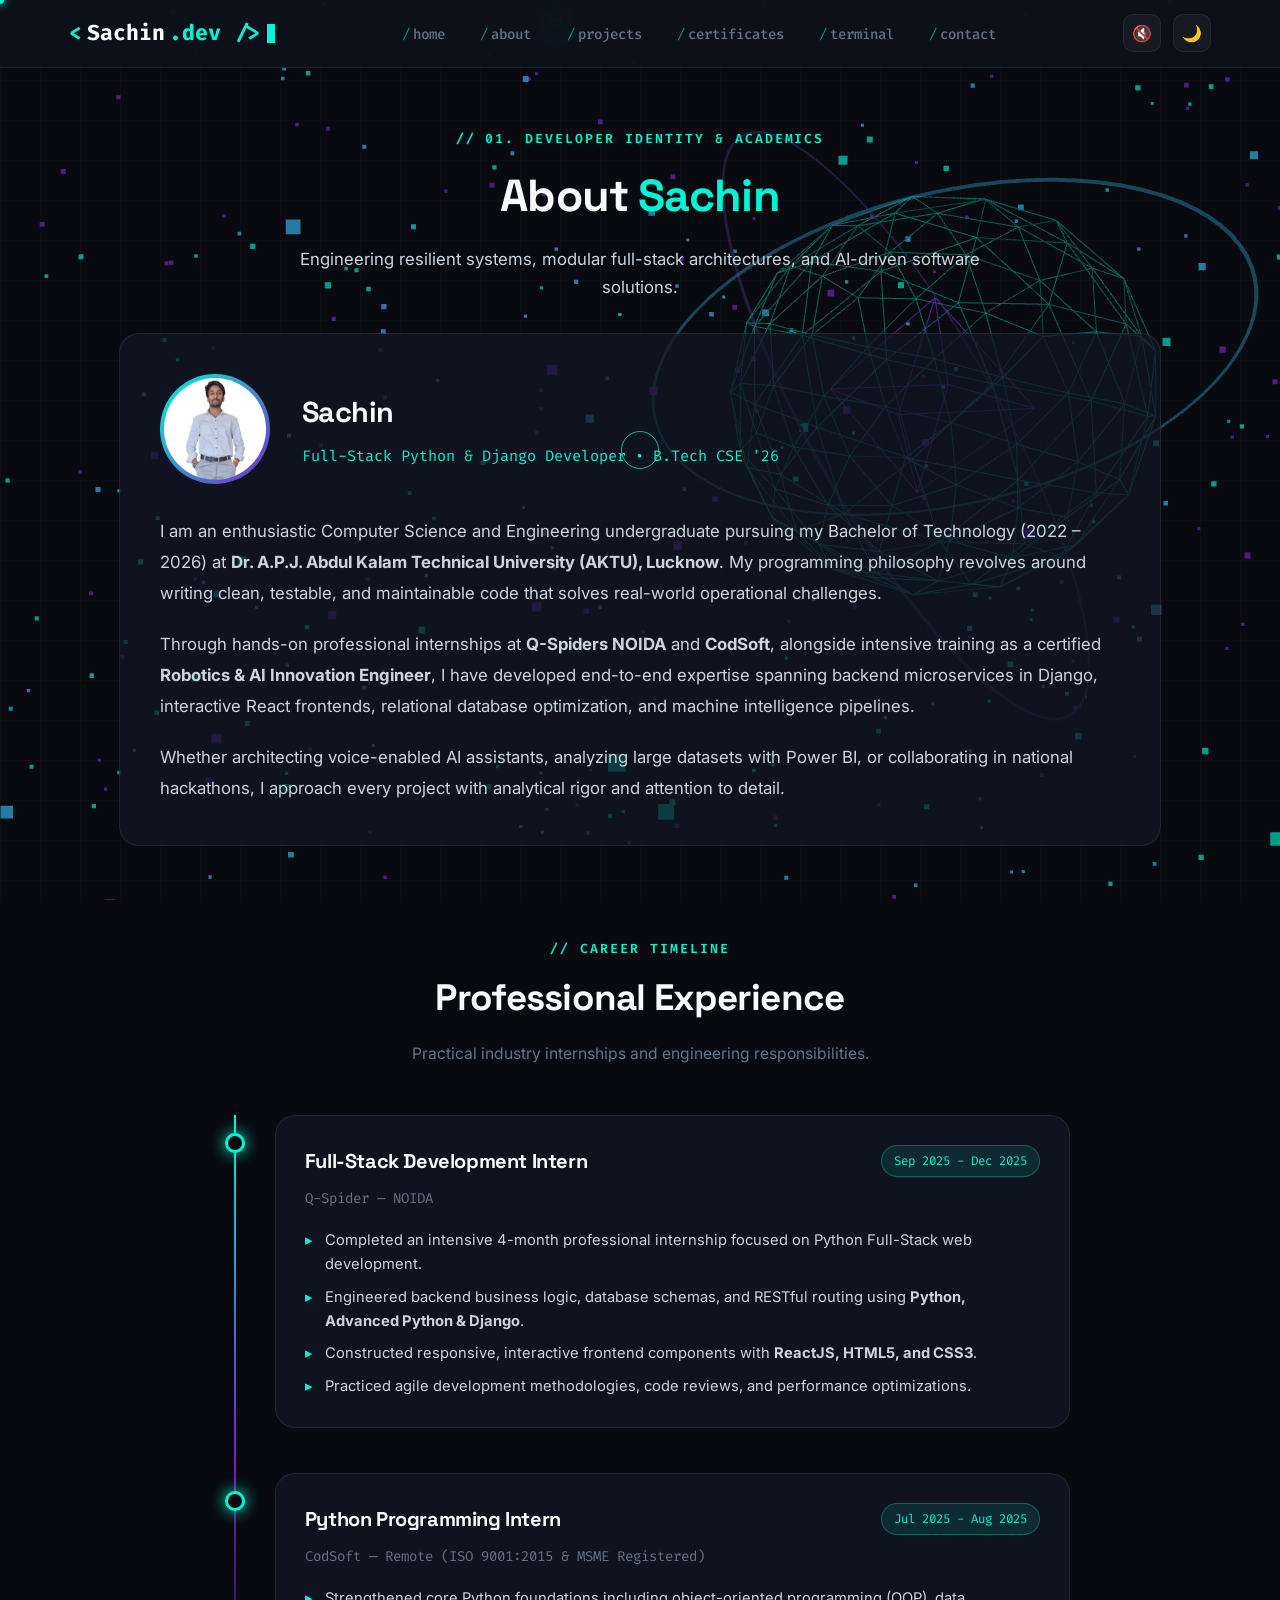
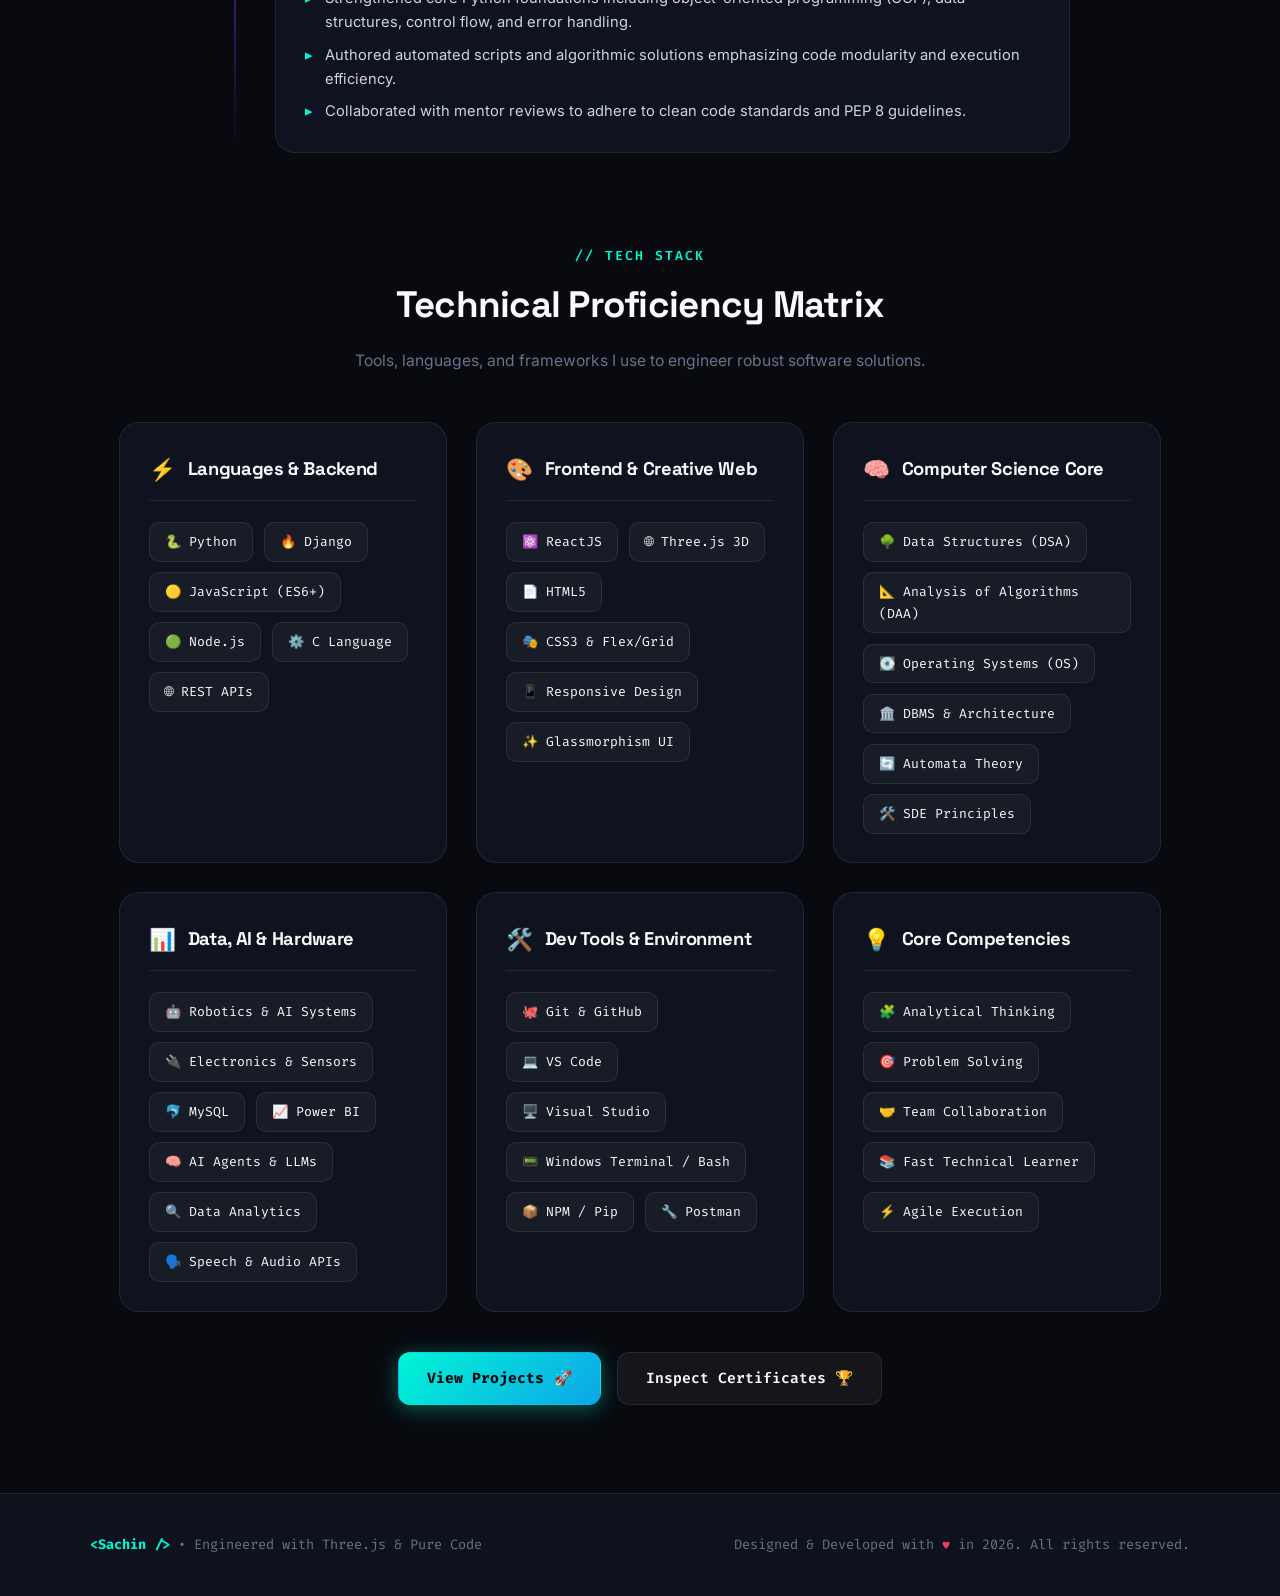
==== about.html @ dfba6ef6 "feat: complete multi-page architecture with dedicated About, Projects, Certificates, Terminal, and C" ====
<!DOCTYPE html>
<html lang="en">

<head>
    <meta charset="UTF-8">
    <meta name="viewport" content="width=device-width, initial-scale=1.0">
    <title>About | Sachin - Full-Stack Developer & CS Engineer</title>
    <meta name="description" content="About Sachin - Background, Education at AKTU, Professional Internships, and Technical Skills Matrix.">
    <link rel="icon" type="image/svg+xml" href="github.svg">

    <!-- Google Fonts for Developer Typography -->
    <link rel="preconnect" href="https://fonts.googleapis.com">
    <link rel="preconnect" href="https://fonts.gstatic.com" crossorigin>
    <link href="https://fonts.googleapis.com/css2?family=Fira+Code:wght@400;500;600;700&family=Inter:wght@300;400;500;600;700&family=Space+Grotesk:wght@500;600;700;800&display=swap" rel="stylesheet">

    <!-- Main Stylesheet -->
    <link rel="stylesheet" href="styles.css">
</head>

<body>
    <!-- Three.js Interactive 3D WebGL Canvas -->
    <canvas id="webgl-canvas"></canvas>

    <!-- Custom Laser & Ring Dual Cursor -->
    <div id="custom-cursor-dot"></div>
    <div id="custom-cursor-ring">
        <span class="cursor-text">VIEW</span>
    </div>
    <canvas id="cursor-trail-canvas"></canvas>

    <div class="page-wrapper">
        <!-- Navigation Bar -->
        <nav class="navbar" id="navbar">
            <div class="nav-container">
                <a href="index.html" class="brand-logo" data-cursor="ROOT">
                    <span class="code-bracket">&lt;</span>Sachin<span class="code-bracket">.dev /&gt;</span>
                    <span class="terminal-cursor"></span>
                </a>

                <ul class="nav-links" id="nav-links">
                    <li><a href="index.html" class="nav-link" data-cursor="HOME">home</a></li>
                    <li><a href="about.html" class="nav-link active" data-cursor="ABOUT">about</a></li>
                    <li><a href="projects.html" class="nav-link" data-cursor="WORK">projects</a></li>
                    <li><a href="certificates.html" class="nav-link" data-cursor="CERTS">certificates</a></li>
                    <li><a href="terminal.html" class="nav-link" data-cursor="CLI">terminal</a></li>
                    <li><a href="contact.html" class="nav-link" data-cursor="PING">contact</a></li>
                </ul>

                <div class="nav-actions">
                    <button class="icon-btn" id="sound-toggle" title="Toggle Tech Audio FX" aria-label="Toggle Audio" data-cursor="AUDIO">
                        <span id="sound-icon">🔇</span>
                    </button>
                    <button class="icon-btn" id="theme-toggle" title="Toggle Theme" aria-label="Toggle Theme" data-cursor="THEME">
                        <span id="theme-icon">🌙</span>
                    </button>
                    <button class="icon-btn mobile-menu-toggle" id="mobile-toggle" aria-label="Toggle Menu">
                        ☰
                    </button>
                </div>
            </div>
        </nav>

        <!-- Page Hero Header -->
        <header class="page-hero-header fade-in-up">
            <span class="section-tag">// 01. DEVELOPER IDENTITY &amp; ACADEMICS</span>
            <h1 class="section-title">About <span style="color: var(--primary-cyan);">Sachin</span></h1>
            <p class="section-desc">Engineering resilient systems, modular full-stack architectures, and AI-driven software solutions.</p>
        </header>

        <!-- About Narrative & Facts -->
        <section class="content-section fade-in-up">
            <div class="spotlight-card card-3d" style="padding: 2.5rem; margin-bottom: 3.5rem;">
                <div style="display: flex; gap: 2rem; align-items: center; flex-wrap: wrap; margin-bottom: 2rem;">
                    <div style="width: 110px; height: 110px; border-radius: 50%; padding: 4px; background: linear-gradient(135deg, var(--primary-cyan), var(--accent-purple)); flex-shrink: 0;">
                        <img src="image1.png" alt="Sachin" style="width: 100%; height: 100%; border-radius: 50%; object-fit: cover;">
                    </div>
                    <div>
                        <h2 style="font-size: 1.8rem; margin-bottom: 0.4rem; color: var(--text-main);">Sachin</h2>
                        <span style="font-family: var(--font-mono); font-size: 0.95rem; color: var(--primary-cyan);">Full-Stack Python &amp; Django Developer • B.Tech CSE '26</span>
                    </div>
                </div>

                <p style="font-size: 1.05rem; line-height: 1.85; color: var(--text-body); margin-bottom: 1.25rem;">
                    I am an enthusiastic Computer Science and Engineering undergraduate pursuing my Bachelor of Technology (2022 – 2026) at <strong>Dr. A.P.J. Abdul Kalam Technical University (AKTU), Lucknow</strong>.
                    My programming philosophy revolves around writing clean, testable, and maintainable code that solves real-world operational challenges.
                </p>
                <p style="font-size: 1.05rem; line-height: 1.85; color: var(--text-body); margin-bottom: 1.25rem;">
                    Through hands-on professional internships at <strong>Q-Spiders NOIDA</strong> and <strong>CodSoft</strong>, alongside intensive training as a certified <strong>Robotics &amp; AI Innovation Engineer</strong>, I have developed end-to-end expertise spanning backend microservices in Django, interactive React frontends, relational database optimization, and machine intelligence pipelines.
                </p>
                <p style="font-size: 1.05rem; line-height: 1.85; color: var(--text-body);">
                    Whether architecting voice-enabled AI assistants, analyzing large datasets with Power BI, or collaborating in national hackathons, I approach every project with analytical rigor and attention to detail.
                </p>
            </div>
        </section>

        <!-- Professional Experience Timeline -->
        <section class="content-section fade-in-up" id="experience">
            <div class="section-header">
                <span class="section-tag">// CAREER TIMELINE</span>
                <h2 class="section-title">Professional Experience</h2>
                <p class="section-desc">Practical industry internships and engineering responsibilities.</p>
            </div>

            <div class="timeline-container">
                <div class="timeline-line"></div>

                <!-- Experience Item 1 -->
                <div class="timeline-item fade-in-up">
                    <div class="timeline-node"></div>
                    <div class="exp-card spotlight-card card-3d">
                        <div class="exp-header">
                            <h3 class="exp-role">Full-Stack Development Intern</h3>
                            <span class="exp-badge">Sep 2025 - Dec 2025</span>
                        </div>
                        <div class="exp-org">Q-Spider — NOIDA</div>
                        <ul class="exp-details">
                            <li>Completed an intensive 4-month professional internship focused on Python Full-Stack web development.</li>
                            <li>Engineered backend business logic, database schemas, and RESTful routing using <strong>Python, Advanced Python &amp; Django</strong>.</li>
                            <li>Constructed responsive, interactive frontend components with <strong>ReactJS, HTML5, and CSS3</strong>.</li>
                            <li>Practiced agile development methodologies, code reviews, and performance optimizations.</li>
                        </ul>
                    </div>
                </div>

                <!-- Experience Item 2 -->
                <div class="timeline-item fade-in-up">
                    <div class="timeline-node"></div>
                    <div class="exp-card spotlight-card card-3d">
                        <div class="exp-header">
                            <h3 class="exp-role">Python Programming Intern</h3>
                            <span class="exp-badge">Jul 2025 - Aug 2025</span>
                        </div>
                        <div class="exp-org">CodSoft — Remote (ISO 9001:2015 &amp; MSME Registered)</div>
                        <ul class="exp-details">
                            <li>Strengthened core Python foundations including object-oriented programming (OOP), data structures, control flow, and error handling.</li>
                            <li>Authored automated scripts and algorithmic solutions emphasizing code modularity and execution efficiency.</li>
                            <li>Collaborated with mentor reviews to adhere to clean code standards and PEP 8 guidelines.</li>
                        </ul>
                    </div>
                </div>
            </div>
        </section>

        <!-- Comprehensive Technical Skills Matrix -->
        <section class="content-section fade-in-up" id="skills">
            <div class="section-header">
                <span class="section-tag">// TECH STACK</span>
                <h2 class="section-title">Technical Proficiency Matrix</h2>
                <p class="section-desc">Tools, languages, and frameworks I use to engineer robust software solutions.</p>
            </div>

            <div class="skills-category-grid">
                <!-- Group 1: Languages & Backend -->
                <div class="skills-group-card spotlight-card card-3d">
                    <div class="group-header">
                        <span class="group-icon">⚡</span>
                        <h3 class="group-title">Languages &amp; Backend</h3>
                    </div>
                    <div class="skill-pills-wrap">
                        <span class="skill-pill" data-cursor="TECH">🐍 Python</span>
                        <span class="skill-pill" data-cursor="TECH">🔥 Django</span>
                        <span class="skill-pill" data-cursor="TECH">🟡 JavaScript (ES6+)</span>
                        <span class="skill-pill" data-cursor="TECH">🟢 Node.js</span>
                        <span class="skill-pill" data-cursor="TECH">⚙️ C Language</span>
                        <span class="skill-pill" data-cursor="TECH">🌐 REST APIs</span>
                    </div>
                </div>

                <!-- Group 2: Frontend & UI -->
                <div class="skills-group-card spotlight-card card-3d">
                    <div class="group-header">
                        <span class="group-icon">🎨</span>
                        <h3 class="group-title">Frontend &amp; Creative Web</h3>
                    </div>
                    <div class="skill-pills-wrap">
                        <span class="skill-pill" data-cursor="TECH">⚛️ ReactJS</span>
                        <span class="skill-pill" data-cursor="TECH">🌐 Three.js 3D</span>
                        <span class="skill-pill" data-cursor="TECH">📄 HTML5</span>
                        <span class="skill-pill" data-cursor="TECH">🎭 CSS3 &amp; Flex/Grid</span>
                        <span class="skill-pill" data-cursor="TECH">📱 Responsive Design</span>
                        <span class="skill-pill" data-cursor="TECH">✨ Glassmorphism UI</span>
                    </div>
                </div>

                <!-- Group 3: CS Core & Foundations -->
                <div class="skills-group-card spotlight-card card-3d">
                    <div class="group-header">
                        <span class="group-icon">🧠</span>
                        <h3 class="group-title">Computer Science Core</h3>
                    </div>
                    <div class="skill-pills-wrap">
                        <span class="skill-pill" data-cursor="TECH">🌳 Data Structures (DSA)</span>
                        <span class="skill-pill" data-cursor="TECH">📐 Analysis of Algorithms (DAA)</span>
                        <span class="skill-pill" data-cursor="TECH">💽 Operating Systems (OS)</span>
                        <span class="skill-pill" data-cursor="TECH">🏛️ DBMS &amp; Architecture</span>
                        <span class="skill-pill" data-cursor="TECH">🔄 Automata Theory</span>
                        <span class="skill-pill" data-cursor="TECH">🛠️ SDE Principles</span>
                    </div>
                </div>

                <!-- Group 4: Data, AI & Databases -->
                <div class="skills-group-card spotlight-card card-3d">
                    <div class="group-header">
                        <span class="group-icon">📊</span>
                        <h3 class="group-title">Data, AI &amp; Hardware</h3>
                    </div>
                    <div class="skill-pills-wrap">
                        <span class="skill-pill" data-cursor="TECH">🤖 Robotics &amp; AI Systems</span>
                        <span class="skill-pill" data-cursor="TECH">🔌 Electronics &amp; Sensors</span>
                        <span class="skill-pill" data-cursor="TECH">🐬 MySQL</span>
                        <span class="skill-pill" data-cursor="TECH">📈 Power BI</span>
                        <span class="skill-pill" data-cursor="TECH">🧠 AI Agents &amp; LLMs</span>
                        <span class="skill-pill" data-cursor="TECH">🔍 Data Analytics</span>
                        <span class="skill-pill" data-cursor="TECH">🗣️ Speech &amp; Audio APIs</span>
                    </div>
                </div>

                <!-- Group 5: Developer Tools & Workflow -->
                <div class="skills-group-card spotlight-card card-3d">
                    <div class="group-header">
                        <span class="group-icon">🛠️</span>
                        <h3 class="group-title">Dev Tools &amp; Environment</h3>
                    </div>
                    <div class="skill-pills-wrap">
                        <span class="skill-pill" data-cursor="TECH">🐙 Git &amp; GitHub</span>
                        <span class="skill-pill" data-cursor="TECH">💻 VS Code</span>
                        <span class="skill-pill" data-cursor="TECH">🖥️ Visual Studio</span>
                        <span class="skill-pill" data-cursor="TECH">📟 Windows Terminal / Bash</span>
                        <span class="skill-pill" data-cursor="TECH">📦 NPM / Pip</span>
                        <span class="skill-pill" data-cursor="TECH">🔧 Postman</span>
                    </div>
                </div>

                <!-- Group 6: Analytical & Soft Skills -->
                <div class="skills-group-card spotlight-card card-3d">
                    <div class="group-header">
                        <span class="group-icon">💡</span>
                        <h3 class="group-title">Core Competencies</h3>
                    </div>
                    <div class="skill-pills-wrap">
                        <span class="skill-pill" data-cursor="TECH">🧩 Analytical Thinking</span>
                        <span class="skill-pill" data-cursor="TECH">🎯 Problem Solving</span>
                        <span class="skill-pill" data-cursor="TECH">🤝 Team Collaboration</span>
                        <span class="skill-pill" data-cursor="TECH">📚 Fast Technical Learner</span>
                        <span class="skill-pill" data-cursor="TECH">⚡ Agile Execution</span>
                    </div>
                </div>
            </div>

            <!-- Page Navigation CTA -->
            <div class="section-cta-wrap">
                <a href="projects.html" class="btn btn-primary" data-cursor="PROJECTS" style="margin-right: 1rem;">
                    <span>View Projects</span> 🚀
                </a>
                <a href="certificates.html" class="btn btn-secondary" data-cursor="CERTS">
                    <span>Inspect Certificates</span> 🏆
                </a>
            </div>
        </section>

        <!-- Developer Footer -->
        <footer class="footer">
            <div class="footer-content">
                <div class="footer-logo">
                    <span style="color: var(--primary-cyan); font-weight: 700;">&lt;Sachin /&gt;</span> • Engineered with Three.js &amp; Pure Code
                </div>
                <div class="footer-copy">
                    <span>Designed &amp; Developed with <span class="heart">♥</span> in 2026. All rights reserved.</span>
                </div>
            </div>
        </footer>
    </div>

    <!-- Three.js + Main Script -->
    <script src="three.min.js"></script>
    <script src="script.js"></script>
</body>

</html>
---- styles.css ----
/* ===================================================================
   SACHIN.DEV | Modern Developer Portfolio Stylesheet
   Theme: Cyber-Engineering / High-Tech Developer Aesthetic
   Features: Custom Cursor, Three.js Layering, 3D Tilt, Spotlight Glow,
             Interactive Terminal, Modern Glassmorphism
   =================================================================== */

:root {
  /* Dark Cyber Theme (Default) */
  --bg-base: #080a10;
  --bg-surface: #0e121d;
  --bg-card: rgba(18, 24, 38, 0.72);
  --bg-card-hover: rgba(26, 34, 52, 0.85);
  --border-subtle: rgba(255, 255, 255, 0.08);
  --border-accent: rgba(0, 245, 212, 0.35);
  --border-glow: rgba(0, 245, 212, 0.6);

  /* Developer Neon Accents */
  --primary-cyan: #00f5d4;
  --primary-cyan-rgb: 0, 245, 212;
  --accent-purple: #7928ca;
  --accent-purple-rgb: 121, 40, 202;
  --accent-blue: #3b82f6;
  --accent-emerald: #10b981;
  --accent-amber: #f59e0b;
  --accent-rose: #f43f5e;

  /* Typography Colors */
  --text-main: #f8fafc;
  --text-body: #cbd5e1;
  --text-muted: #64748b;
  --text-code: #38bdf8;

  /* Glassmorphism & Shadows */
  --glass-bg: rgba(14, 18, 29, 0.78);
  --glass-blur: blur(14px);
  --shadow-subtle: 0 4px 20px rgba(0, 0, 0, 0.35);
  --shadow-neon: 0 0 25px rgba(0, 245, 212, 0.22);
  --shadow-card: 0 10px 30px -10px rgba(0, 0, 0, 0.5);

  /* Fonts */
  --font-display: 'Space Grotesk', -apple-system, sans-serif;
  --font-mono: 'Fira Code', 'JetBrains Mono', monospace;
  --font-body: 'Inter', -apple-system, BlinkMacSystemFont, sans-serif;

  /* Transitions */
  --transition-fast: 0.18s cubic-bezier(0.16, 1, 0.3, 1);
  --transition-smooth: 0.3s cubic-bezier(0.16, 1, 0.3, 1);
  --transition-bounce: 0.5s cubic-bezier(0.34, 1.56, 0.64, 1);
}

/* Light Theme Variables */
body.light-theme {
  --bg-base: #f4f6fb;
  --bg-surface: #ffffff;
  --bg-card: rgba(255, 255, 255, 0.88);
  --bg-card-hover: rgba(248, 250, 252, 0.98);
  --border-subtle: rgba(0, 0, 0, 0.08);
  --border-accent: rgba(59, 130, 246, 0.4);
  --border-glow: rgba(59, 130, 246, 0.5);

  --primary-cyan: #0284c7;
  --primary-cyan-rgb: 2, 132, 199;
  --accent-purple: #6d28d9;
  --accent-purple-rgb: 109, 40, 217;
  --accent-blue: #2563eb;
  --accent-emerald: #059669;

  --text-main: #0f172a;
  --text-body: #334155;
  --text-muted: #64748b;
  --text-code: #0369a1;

  --glass-bg: rgba(255, 255, 255, 0.85);
  --shadow-subtle: 0 4px 20px rgba(0, 0, 0, 0.06);
  --shadow-neon: 0 0 25px rgba(2, 132, 199, 0.18);
  --shadow-card: 0 10px 25px -5px rgba(0, 0, 0, 0.08);
}

/* ===================================================================
   Reset & Base Styles
   =================================================================== */
*, *::before, *::after {
  box-sizing: border-box;
  margin: 0;
  padding: 0;
}

html {
  scroll-behavior: smooth;
  scroll-padding-top: 80px;
}

body {
  font-family: var(--font-body);
  background-color: var(--bg-base);
  color: var(--text-body);
  line-height: 1.65;
  overflow-x: hidden;
  position: relative;
  transition: background-color var(--transition-smooth), color var(--transition-smooth);
  -webkit-font-smoothing: antialiased;
}

/* Cyber Matrix Background Grid */
body::before {
  content: '';
  position: fixed;
  inset: 0;
  background-image: 
    linear-gradient(to right, rgba(255, 255, 255, 0.02) 1px, transparent 1px),
    linear-gradient(to bottom, rgba(255, 255, 255, 0.02) 1px, transparent 1px);
  background-size: 40px 40px;
  pointer-events: none;
  z-index: 0;
}

body.light-theme::before {
  background-image: 
    linear-gradient(to right, rgba(0, 0, 0, 0.03) 1px, transparent 1px),
    linear-gradient(to bottom, rgba(0, 0, 0, 0.03) 1px, transparent 1px);
}

/* Three.js Background Canvas */
#webgl-canvas {
  position: fixed;
  top: 0;
  left: 0;
  width: 100vw;
  height: 100vh;
  z-index: 1;
  pointer-events: none;
  opacity: 0.85;
  transition: opacity 0.5s ease;
}

/* Page Container (Layers over WebGL) */
.page-wrapper {
  position: relative;
  z-index: 2;
  width: 100%;
}

/* Headings */
h1, h2, h3, h4, h5, h6 {
  font-family: var(--font-display);
  color: var(--text-main);
  letter-spacing: -0.02em;
  font-weight: 700;
}

a {
  color: inherit;
  text-decoration: none;
}

/* ===================================================================
   Custom Interactive Cursor
   =================================================================== */
#custom-cursor-dot {
  position: fixed;
  top: 0;
  left: 0;
  width: 8px;
  height: 8px;
  background-color: var(--primary-cyan);
  border-radius: 50%;
  pointer-events: none;
  z-index: 99999;
  transform: translate(-50%, -50%);
  transition: opacity 0.2s ease, transform 0.05s ease;
  box-shadow: 0 0 10px var(--primary-cyan);
}

#custom-cursor-ring {
  position: fixed;
  top: 0;
  left: 0;
  width: 38px;
  height: 38px;
  border: 1.5px solid rgba(var(--primary-cyan-rgb), 0.75);
  border-radius: 50%;
  pointer-events: none;
  z-index: 99998;
  transform: translate(-50%, -50%);
  transition: width 0.25s cubic-bezier(0.16, 1, 0.3, 1),
              height 0.25s cubic-bezier(0.16, 1, 0.3, 1),
              background-color 0.25s ease,
              border-color 0.25s ease,
              transform 0.06s ease;
  backdrop-filter: blur(0.5px);
  display: flex;
  align-items: center;
  justify-content: center;
}

#custom-cursor-ring .cursor-text {
  font-family: var(--font-mono);
  font-size: 8px;
  font-weight: 700;
  letter-spacing: 0.06em;
  color: var(--text-main);
  opacity: 0;
  transform: scale(0.6);
  transition: opacity 0.2s ease, transform 0.2s ease;
  pointer-events: none;
  text-transform: uppercase;
}

/* Cursor Hover States */
body.cursor-hover #custom-cursor-ring {
  width: 58px;
  height: 58px;
  background-color: rgba(var(--primary-cyan-rgb), 0.12);
  border-color: var(--primary-cyan);
  box-shadow: 0 0 20px rgba(var(--primary-cyan-rgb), 0.3);
}

body.cursor-hover #custom-cursor-ring .cursor-text {
  opacity: 1;
  transform: scale(1);
}

body.cursor-hover #custom-cursor-dot {
  opacity: 0.4;
  transform: translate(-50%, -50%) scale(1.6);
}

/* Cursor Trail Canvas */
#cursor-trail-canvas {
  position: fixed;
  top: 0;
  left: 0;
  width: 100vw;
  height: 100vh;
  pointer-events: none;
  z-index: 99997;
}

/* Disable custom cursor on touch screens */
@media (pointer: coarse) {
  #custom-cursor-dot,
  #custom-cursor-ring,
  #cursor-trail-canvas {
    display: none !important;
  }
}

/* ===================================================================
   Navigation Bar (Glassmorphic & Tech HUD)
   =================================================================== */
.navbar {
  position: sticky;
  top: 0;
  left: 0;
  right: 0;
  z-index: 1000;
  backdrop-filter: var(--glass-blur);
  background: var(--glass-bg);
  border-bottom: 1px solid var(--border-subtle);
  transition: all var(--transition-smooth);
}

.nav-container {
  max-width: 1200px;
  margin: 0 auto;
  padding: 0.9rem 1.8rem;
  display: flex;
  align-items: center;
  justify-content: space-between;
}

.brand-logo {
  font-family: var(--font-mono);
  font-size: 1.35rem;
  font-weight: 700;
  color: var(--text-main);
  display: flex;
  align-items: center;
  gap: 0.3rem;
  cursor: pointer;
}

.brand-logo .code-bracket {
  color: var(--primary-cyan);
}

.brand-logo .terminal-cursor {
  display: inline-block;
  width: 8px;
  height: 1.2rem;
  background-color: var(--primary-cyan);
  margin-left: 2px;
  animation: blink 1.1s infinite;
}

@keyframes blink {
  0%, 49% { opacity: 1; }
  50%, 100% { opacity: 0; }
}

.nav-links {
  display: flex;
  align-items: center;
  gap: 1.8rem;
  list-style: none;
}

.nav-link {
  font-family: var(--font-mono);
  font-size: 0.88rem;
  font-weight: 500;
  color: var(--text-muted);
  position: relative;
  padding: 0.4rem 0.2rem;
  transition: color var(--transition-fast);
}

.nav-link::before {
  content: '/';
  color: var(--primary-cyan);
  opacity: 0.6;
  margin-right: 3px;
  font-weight: 400;
}

.nav-link:hover,
.nav-link.active {
  color: var(--primary-cyan);
}

.nav-link::after {
  content: '';
  position: absolute;
  bottom: 0;
  left: 0;
  width: 0;
  height: 2px;
  background: linear-gradient(90deg, var(--primary-cyan), var(--accent-purple));
  transition: width var(--transition-smooth);
}

.nav-link:hover::after,
.nav-link.active::after {
  width: 100%;
}

.nav-actions {
  display: flex;
  align-items: center;
  gap: 0.75rem;
}

.icon-btn {
  background: rgba(255, 255, 255, 0.04);
  border: 1px solid var(--border-subtle);
  color: var(--text-main);
  width: 38px;
  height: 38px;
  border-radius: 10px;
  display: flex;
  align-items: center;
  justify-content: center;
  cursor: pointer;
  font-size: 1rem;
  transition: all var(--transition-fast);
}

.icon-btn:hover {
  background: rgba(var(--primary-cyan-rgb), 0.12);
  border-color: var(--primary-cyan);
  color: var(--primary-cyan);
  box-shadow: 0 0 12px rgba(var(--primary-cyan-rgb), 0.2);
  transform: translateY(-2px);
}

.mobile-menu-toggle {
  display: none;
}

/* ===================================================================
   Hero Section with 3D Cyber Stage
   =================================================================== */
.hero-section {
  min-height: calc(100vh - 75px);
  max-width: 1200px;
  margin: 0 auto;
  padding: 3.5rem 1.8rem 2.5rem;
  display: flex;
  align-items: center;
  justify-content: space-between;
  gap: 3.5rem;
  position: relative;
}

.hero-content {
  flex: 1.2;
  max-width: 620px;
}

/* Status Pill */
.status-pill {
  display: inline-flex;
  align-items: center;
  gap: 0.6rem;
  background: rgba(var(--primary-cyan-rgb), 0.08);
  border: 1px solid rgba(var(--primary-cyan-rgb), 0.3);
  padding: 0.4rem 0.95rem;
  border-radius: 999px;
  font-family: var(--font-mono);
  font-size: 0.82rem;
  color: var(--primary-cyan);
  margin-bottom: 1.4rem;
  box-shadow: 0 0 16px rgba(var(--primary-cyan-rgb), 0.15);
}

.radar-ping {
  position: relative;
  width: 9px;
  height: 9px;
  background: var(--accent-emerald);
  border-radius: 50%;
}

.radar-ping::after {
  content: '';
  position: absolute;
  inset: -4px;
  border-radius: 50%;
  border: 1.5px solid var(--accent-emerald);
  animation: ping 1.8s cubic-bezier(0, 0, 0.2, 1) infinite;
}

@keyframes ping {
  75%, 100% {
    transform: scale(2.2);
    opacity: 0;
  }
}

.hero-title {
  font-size: 3.3rem;
  line-height: 1.15;
  margin-bottom: 1rem;
}

.hero-title .gradient-text {
  background: linear-gradient(135deg, var(--primary-cyan) 0%, #38bdf8 50%, var(--accent-purple) 100%);
  -webkit-background-clip: text;
  -webkit-text-fill-color: transparent;
  display: inline-block;
}

/* Typewriter Subtitle */
.hero-subtitle-box {
  display: flex;
  align-items: center;
  font-family: var(--font-mono);
  font-size: 1.35rem;
  color: var(--text-code);
  margin-bottom: 1.3rem;
  min-height: 2rem;
}

.typewriter-prompt {
  color: var(--primary-cyan);
  margin-right: 0.5rem;
  font-weight: 700;
}

.typewriter-text {
  border-right: 2px solid var(--primary-cyan);
  padding-right: 4px;
  animation: cursorBlink 0.9s infinite;
  white-space: nowrap;
}

@keyframes cursorBlink {
  0%, 100% { border-color: transparent; }
  50% { border-color: var(--primary-cyan); }
}

.hero-bio {
  font-size: 1.05rem;
  color: var(--text-body);
  margin-bottom: 2rem;
  line-height: 1.7;
}

.hero-bio strong {
  color: var(--text-main);
}

/* Action CTA Buttons */
.hero-actions {
  display: flex;
  align-items: center;
  gap: 1.1rem;
  flex-wrap: wrap;
  margin-bottom: 2rem;
}

.btn {
  font-family: var(--font-mono);
  font-size: 0.92rem;
  font-weight: 600;
  padding: 0.85rem 1.75rem;
  border-radius: 12px;
  display: inline-flex;
  align-items: center;
  gap: 0.6rem;
  cursor: pointer;
  transition: all var(--transition-fast);
  border: 1px solid transparent;
  position: relative;
  overflow: hidden;
  user-select: none;
}

.btn-primary {
  background: linear-gradient(135deg, var(--primary-cyan) 0%, #0ea5e9 100%);
  color: #06090e;
  font-weight: 700;
  box-shadow: 0 4px 20px rgba(var(--primary-cyan-rgb), 0.35);
}

.btn-primary:hover {
  transform: translateY(-3px);
  box-shadow: 0 8px 28px rgba(var(--primary-cyan-rgb), 0.55);
}

.btn-secondary {
  background: rgba(255, 255, 255, 0.05);
  border-color: var(--border-subtle);
  color: var(--text-main);
  backdrop-filter: blur(8px);
}

.btn-secondary:hover {
  background: rgba(255, 255, 255, 0.1);
  border-color: var(--primary-cyan);
  color: var(--primary-cyan);
  transform: translateY(-3px);
}

.btn-outline {
  background: transparent;
  border-color: var(--border-accent);
  color: var(--primary-cyan);
}

.btn-outline:hover {
  background: rgba(var(--primary-cyan-rgb), 0.1);
  border-color: var(--primary-cyan);
  transform: translateY(-3px);
  box-shadow: 0 0 15px rgba(var(--primary-cyan-rgb), 0.25);
}

/* Social Icon Pills */
.hero-socials {
  display: flex;
  align-items: center;
  gap: 1rem;
}

.social-pill {
  display: flex;
  align-items: center;
  justify-content: center;
  width: 42px;
  height: 42px;
  border-radius: 12px;
  background: rgba(255, 255, 255, 0.04);
  border: 1px solid var(--border-subtle);
  transition: all var(--transition-fast);
  color: var(--text-muted);
}

.social-pill img,
.social-pill svg {
  width: 20px;
  height: 20px;
  transition: transform var(--transition-fast);
}

.social-pill:hover {
  background: rgba(var(--primary-cyan-rgb), 0.15);
  border-color: var(--primary-cyan);
  color: var(--primary-cyan);
  transform: translateY(-3px) scale(1.08);
  box-shadow: 0 6px 18px rgba(var(--primary-cyan-rgb), 0.25);
}

/* Hero Visual / Avatar Stage */
.hero-visual-stage {
  flex: 0.9;
  display: flex;
  justify-content: center;
  align-items: center;
  position: relative;
}

.avatar-hologram-wrapper {
  position: relative;
  width: 320px;
  height: 320px;
  display: flex;
  align-items: center;
  justify-content: center;
}

/* Cyber Rotating Rings */
.cyber-ring {
  position: absolute;
  border-radius: 50%;
  pointer-events: none;
}

.cyber-ring-outer {
  inset: -18px;
  border: 2px dashed rgba(var(--primary-cyan-rgb), 0.35);
  animation: rotateClockwise 25s linear infinite;
}

.cyber-ring-inner {
  inset: -6px;
  border: 2px solid rgba(var(--accent-purple-rgb), 0.4);
  border-top-color: var(--primary-cyan);
  border-bottom-color: var(--accent-purple);
  animation: rotateCounterClockwise 16s linear infinite;
}

@keyframes rotateClockwise {
  to { transform: rotate(360deg); }
}

@keyframes rotateCounterClockwise {
  to { transform: rotate(-360deg); }
}

.avatar-frame {
  width: 240px;
  height: 240px;
  border-radius: 50%;
  padding: 6px;
  background: linear-gradient(135deg, var(--primary-cyan), var(--accent-purple));
  box-shadow: 0 0 45px rgba(var(--primary-cyan-rgb), 0.35),
              inset 0 0 20px rgba(0, 0, 0, 0.4);
  position: relative;
  z-index: 2;
  transition: transform var(--transition-bounce), box-shadow var(--transition-smooth);
}

.avatar-frame:hover {
  transform: scale(1.05) rotate(2deg);
  box-shadow: 0 0 60px rgba(var(--primary-cyan-rgb), 0.55);
}

.avatar-img {
  width: 100%;
  height: 100%;
  border-radius: 50%;
  object-fit: cover;
  background: var(--bg-surface);
  display: block;
}

/* Floating Tech Badges */
.floating-badge {
  position: absolute;
  background: var(--glass-bg);
  backdrop-filter: var(--glass-blur);
  border: 1px solid var(--border-accent);
  padding: 0.5rem 0.9rem;
  border-radius: 12px;
  font-family: var(--font-mono);
  font-size: 0.78rem;
  font-weight: 600;
  color: var(--text-main);
  display: flex;
  align-items: center;
  gap: 0.45rem;
  box-shadow: var(--shadow-subtle);
  animation: floatBadge 4s ease-in-out infinite;
  z-index: 4;
}

.floating-badge-1 {
  top: 10px;
  left: -25px;
  animation-delay: 0s;
}

.floating-badge-2 {
  bottom: 25px;
  right: -25px;
  animation-delay: 2s;
}

.floating-badge-3 {
  bottom: -20px;
  left: 20px;
  animation-delay: 1s;
}

@keyframes floatBadge {
  0%, 100% { transform: translateY(0); }
  50% { transform: translateY(-10px); }
}

/* ===================================================================
   Developer HUD / Stats Bar
   =================================================================== */
.stats-bar-section {
  max-width: 1100px;
  margin: 0 auto 4rem;
  padding: 0 1.8rem;
}

.stats-grid {
  display: grid;
  grid-template-columns: repeat(auto-fit, minmax(220px, 1fr));
  gap: 1.25rem;
}

.stat-card {
  background: var(--bg-card);
  border: 1px solid var(--border-subtle);
  border-radius: 16px;
  padding: 1.5rem 1.3rem;
  backdrop-filter: var(--glass-blur);
  position: relative;
  overflow: hidden;
  transition: transform var(--transition-fast), border-color var(--transition-fast);
}

.stat-card:hover {
  border-color: var(--primary-cyan);
  transform: translateY(-4px);
  box-shadow: var(--shadow-neon);
}

.stat-icon {
  font-size: 1.6rem;
  margin-bottom: 0.6rem;
  display: block;
}

.stat-number {
  font-family: var(--font-display);
  font-size: 2.2rem;
  font-weight: 700;
  color: var(--text-main);
  line-height: 1.1;
  margin-bottom: 0.25rem;
}

.stat-number .highlight {
  color: var(--primary-cyan);
}

.stat-label {
  font-family: var(--font-mono);
  font-size: 0.82rem;
  color: var(--text-muted);
  text-transform: uppercase;
  letter-spacing: 0.05em;
}

/* ===================================================================
   Spotlight & 3D Tilt Card Base
   =================================================================== */
.card-3d {
  position: relative;
  transform-style: preserve-3d;
  will-change: transform;
  transition: transform 0.15s ease-out, box-shadow 0.25s ease;
}

/* Radial Spotlight Glow (follows mouse cursor via --mouse-x, --mouse-y) */
.spotlight-card {
  position: relative;
  background: var(--bg-card);
  border: 1px solid var(--border-subtle);
  border-radius: 20px;
  overflow: hidden;
}

.spotlight-card::before {
  content: '';
  position: absolute;
  top: 0;
  left: 0;
  right: 0;
  bottom: 0;
  border-radius: inherit;
  background: radial-gradient(
    450px circle at var(--mouse-x, 50%) var(--mouse-y, 50%),
    rgba(var(--primary-cyan-rgb), 0.12),
    transparent 60%
  );
  pointer-events: none;
  opacity: 0;
  transition: opacity 0.3s ease;
  z-index: 1;
}

.spotlight-card:hover::before {
  opacity: 1;
}

.spotlight-card > * {
  position: relative;
  z-index: 2;
}

/* ===================================================================
   Section Styling & Headers
   =================================================================== */
.content-section {
  max-width: 1100px;
  margin: 0 auto 5.5rem;
  padding: 0 1.8rem;
}

.section-header {
  text-align: center;
  margin-bottom: 3rem;
}

.section-tag {
  font-family: var(--font-mono);
  font-size: 0.82rem;
  font-weight: 600;
  color: var(--primary-cyan);
  text-transform: uppercase;
  letter-spacing: 0.15em;
  display: inline-block;
  margin-bottom: 0.5rem;
}

.section-title {
  font-size: 2.3rem;
  margin-bottom: 0.8rem;
}

.section-desc {
  max-width: 580px;
  margin: 0 auto;
  color: var(--text-muted);
  font-size: 0.98rem;
}

/* Multi-Page Header & Teaser Utility */
.page-hero-header {
  max-width: 1100px;
  margin: 0 auto;
  padding: 3.5rem 1.8rem 2rem;
  text-align: center;
}

.page-hero-header .section-tag {
  margin-bottom: 0.6rem;
}

.page-hero-header .section-title {
  font-size: 2.8rem;
  margin-bottom: 0.8rem;
}

.page-hero-header .section-desc {
  max-width: 680px;
  margin: 0 auto;
  font-size: 1.05rem;
  color: var(--text-body);
}

.section-cta-wrap {
  display: flex;
  justify-content: center;
  align-items: center;
  margin-top: 2.5rem;
}

/* ===================================================================
   Interactive Developer Terminal / CLI & Code Window
   =================================================================== */
.terminal-window-wrapper {
  margin-bottom: 3.5rem;
}

.mac-window {
  background: var(--bg-surface);
  border: 1px solid var(--border-subtle);
  border-radius: 16px;
  box-shadow: var(--shadow-card);
  overflow: hidden;
  backdrop-filter: var(--glass-blur);
}

.window-chrome {
  background: rgba(255, 255, 255, 0.03);
  border-bottom: 1px solid var(--border-subtle);
  padding: 0.75rem 1.2rem;
  display: flex;
  align-items: center;
  justify-content: space-between;
}

.window-dots {
  display: flex;
  align-items: center;
  gap: 0.45rem;
}

.window-dot {
  width: 12px;
  height: 12px;
  border-radius: 50%;
}

.window-dot.red { background: #ff5f56; }
.window-dot.yellow { background: #ffbd2e; }
.window-dot.green { background: #27c93f; }

.window-tabs {
  display: flex;
  gap: 0.4rem;
}

.window-tab {
  font-family: var(--font-mono);
  font-size: 0.78rem;
  padding: 0.3rem 0.8rem;
  border-radius: 6px;
  color: var(--text-muted);
  cursor: pointer;
  background: transparent;
  border: none;
  transition: all var(--transition-fast);
}

.window-tab.active {
  color: var(--primary-cyan);
  background: rgba(var(--primary-cyan-rgb), 0.1);
}

.window-title {
  font-family: var(--font-mono);
  font-size: 0.78rem;
  color: var(--text-muted);
}

/* Terminal Content */
.terminal-content {
  padding: 1.4rem;
  font-family: var(--font-mono);
  font-size: 0.9rem;
  min-height: 320px;
  max-height: 440px;
  overflow-y: auto;
  color: var(--text-main);
  background: rgba(8, 10, 16, 0.92);
}

.terminal-history {
  display: flex;
  flex-direction: column;
  gap: 0.6rem;
  margin-bottom: 1rem;
}

.terminal-line {
  line-height: 1.6;
  word-break: break-word;
}

.terminal-prompt-label {
  color: var(--primary-cyan);
  font-weight: 600;
  margin-right: 0.5rem;
}

.terminal-output {
  color: var(--text-body);
  padding-left: 0.5rem;
  border-left: 2px solid rgba(var(--primary-cyan-rgb), 0.2);
  margin-top: 0.25rem;
  margin-bottom: 0.5rem;
}

.terminal-output.success { color: var(--accent-emerald); }
.terminal-output.error { color: var(--accent-rose); }
.terminal-output.info { color: #38bdf8; }

.terminal-input-row {
  display: flex;
  align-items: center;
  gap: 0.5rem;
}

.terminal-input {
  flex: 1;
  background: transparent;
  border: none;
  outline: none;
  font-family: var(--font-mono);
  font-size: 0.9rem;
  color: var(--text-main);
  caret-color: var(--primary-cyan);
}

/* Quick Command Chips */
.terminal-quick-chips {
  padding: 0.75rem 1.4rem;
  border-top: 1px solid var(--border-subtle);
  background: rgba(255, 255, 255, 0.02);
  display: flex;
  align-items: center;
  gap: 0.6rem;
  flex-wrap: wrap;
}

.quick-chip-label {
  font-family: var(--font-mono);
  font-size: 0.75rem;
  color: var(--text-muted);
}

.command-chip {
  font-family: var(--font-mono);
  font-size: 0.76rem;
  padding: 0.25rem 0.65rem;
  border-radius: 6px;
  background: rgba(255, 255, 255, 0.05);
  border: 1px solid var(--border-subtle);
  color: var(--text-body);
  cursor: pointer;
  transition: all var(--transition-fast);
}

.command-chip:hover {
  background: rgba(var(--primary-cyan-rgb), 0.15);
  border-color: var(--primary-cyan);
  color: var(--primary-cyan);
}

/* Code Snippet Window */
.code-tab-content {
  display: none;
  padding: 1.4rem;
  font-family: var(--font-mono);
  font-size: 0.88rem;
  background: rgba(8, 10, 16, 0.95);
  overflow-x: auto;
  position: relative;
}

.code-tab-content.active {
  display: block;
}

.code-header-action {
  position: absolute;
  top: 1.2rem;
  right: 1.2rem;
}

.copy-code-btn {
  font-family: var(--font-mono);
  font-size: 0.75rem;
  padding: 0.35rem 0.8rem;
  border-radius: 8px;
  background: rgba(255, 255, 255, 0.07);
  border: 1px solid var(--border-subtle);
  color: var(--text-main);
  cursor: pointer;
  transition: all var(--transition-fast);
}

.copy-code-btn:hover {
  background: rgba(var(--primary-cyan-rgb), 0.15);
  border-color: var(--primary-cyan);
  color: var(--primary-cyan);
}

.code-syntax {
  line-height: 1.7;
}

.code-keyword { color: #f43f5e; }
.code-class { color: #38bdf8; }
.code-func { color: #a855f7; }
.code-str { color: #10b981; }
.code-comment { color: #64748b; font-style: italic; }
.code-num { color: #f59e0b; }

/* ===================================================================
   Projects Showcase (Filterable & 3D Tilt)
   =================================================================== */
.project-filters {
  display: flex;
  justify-content: center;
  gap: 0.75rem;
  flex-wrap: wrap;
  margin-bottom: 2.5rem;
}

.filter-btn {
  font-family: var(--font-mono);
  font-size: 0.82rem;
  font-weight: 500;
  padding: 0.55rem 1.2rem;
  border-radius: 999px;
  background: var(--bg-surface);
  border: 1px solid var(--border-subtle);
  color: var(--text-muted);
  cursor: pointer;
  transition: all var(--transition-fast);
}

.filter-btn:hover,
.filter-btn.active {
  background: rgba(var(--primary-cyan-rgb), 0.12);
  border-color: var(--primary-cyan);
  color: var(--primary-cyan);
  box-shadow: 0 0 15px rgba(var(--primary-cyan-rgb), 0.18);
}

.projects-grid {
  display: grid;
  grid-template-columns: repeat(auto-fit, minmax(320px, 1fr));
  gap: 2rem;
}

.project-card {
  display: flex;
  flex-direction: column;
  padding: 1.8rem;
  height: 100%;
}

.project-card-header {
  display: flex;
  align-items: center;
  justify-content: space-between;
  margin-bottom: 1.2rem;
}

.project-badge {
  font-family: var(--font-mono);
  font-size: 0.74rem;
  padding: 0.25rem 0.65rem;
  border-radius: 6px;
  background: rgba(var(--primary-cyan-rgb), 0.1);
  color: var(--primary-cyan);
  border: 1px solid rgba(var(--primary-cyan-rgb), 0.25);
  font-weight: 600;
}

.project-icon {
  width: 40px;
  height: 40px;
  border-radius: 10px;
  background: rgba(255, 255, 255, 0.04);
  border: 1px solid var(--border-subtle);
  display: flex;
  align-items: center;
  justify-content: center;
  font-size: 1.2rem;
  color: var(--primary-cyan);
}

/* Project Output Preview Frame */
.project-preview-frame {
  position: relative;
  width: 100%;
  border-radius: 12px;
  overflow: hidden;
  margin-bottom: 1.25rem;
  border: 1px solid var(--border-subtle);
  background: #090c15;
  aspect-ratio: 16 / 9.5;
  cursor: pointer;
  box-shadow: 0 4px 20px rgba(0, 0, 0, 0.4);
  transition: transform var(--transition-fast), border-color var(--transition-fast), box-shadow var(--transition-fast);
}

.project-preview-frame:hover {
  border-color: var(--primary-cyan);
  box-shadow: 0 8px 30px rgba(var(--primary-cyan-rgb), 0.25);
  transform: translateY(-2px);
}

.project-preview-img {
  width: 100%;
  height: 100%;
  object-fit: cover;
  display: block;
  transition: transform 0.4s ease;
}

.project-preview-frame:hover .project-preview-img {
  transform: scale(1.03);
}

.preview-overlay {
  position: absolute;
  bottom: 10px;
  right: 10px;
  z-index: 3;
}

.preview-badge {
  font-family: var(--font-mono);
  font-size: 0.72rem;
  padding: 0.25rem 0.6rem;
  border-radius: 6px;
  background: rgba(8, 10, 16, 0.85);
  border: 1px solid var(--border-subtle);
  color: var(--primary-cyan);
  backdrop-filter: blur(4px);
  display: inline-flex;
  align-items: center;
  gap: 0.35rem;
}

/* Lightbox Modal for Full-Size Project Output Inspection */
.preview-modal {
  position: fixed;
  inset: 0;
  background: rgba(0, 0, 0, 0.88);
  backdrop-filter: blur(10px);
  z-index: 100000;
  display: flex;
  align-items: center;
  justify-content: center;
  padding: 2rem;
  opacity: 0;
  pointer-events: none;
  transition: opacity 0.3s ease;
}

.preview-modal.active {
  opacity: 1;
  pointer-events: auto;
}

.modal-content-wrap {
  position: relative;
  max-width: 900px;
  width: 100%;
  border-radius: 16px;
  border: 1px solid var(--border-accent);
  box-shadow: 0 20px 60px rgba(0, 0, 0, 0.8), 0 0 40px rgba(var(--primary-cyan-rgb), 0.2);
  overflow: hidden;
  background: #090c15;
  transform: scale(0.95);
  transition: transform 0.3s cubic-bezier(0.16, 1, 0.3, 1);
}

.preview-modal.active .modal-content-wrap {
  transform: scale(1);
}

.modal-content-wrap img {
  width: 100%;
  height: auto;
  display: block;
}

.modal-close-btn {
  position: absolute;
  top: 15px;
  right: 15px;
  width: 36px;
  height: 36px;
  border-radius: 50%;
  background: rgba(0, 0, 0, 0.7);
  border: 1px solid var(--border-subtle);
  color: #fff;
  font-size: 1.2rem;
  display: flex;
  align-items: center;
  justify-content: center;
  cursor: pointer;
  z-index: 10;
  transition: all var(--transition-fast);
}

.modal-close-btn:hover {
  background: var(--accent-rose);
  border-color: var(--accent-rose);
  transform: scale(1.1);
}

.project-title {
  font-size: 1.35rem;
  margin-bottom: 0.75rem;
  color: var(--text-main);
}

.project-desc {
  font-size: 0.92rem;
  color: var(--text-body);
  line-height: 1.6;
  margin-bottom: 1.4rem;
  flex-grow: 1;
}

.project-bullets {
  list-style: none;
  padding-left: 0;
  margin-bottom: 1.4rem;
  display: flex;
  flex-direction: column;
  gap: 0.5rem;
  font-size: 0.88rem;
  color: var(--text-body);
}

.project-bullets li {
  position: relative;
  padding-left: 1.2rem;
}

.project-bullets li::before {
  content: '▹';
  position: absolute;
  left: 0;
  color: var(--primary-cyan);
}

.project-tags {
  display: flex;
  flex-wrap: wrap;
  gap: 0.45rem;
  margin-bottom: 1.5rem;
}

.tech-tag {
  font-family: var(--font-mono);
  font-size: 0.75rem;
  padding: 0.25rem 0.6rem;
  border-radius: 6px;
  background: rgba(255, 255, 255, 0.04);
  border: 1px solid var(--border-subtle);
  color: var(--text-code);
}

.project-actions {
  display: flex;
  align-items: center;
  gap: 0.8rem;
  margin-top: auto;
}

.project-link {
  font-family: var(--font-mono);
  font-size: 0.82rem;
  font-weight: 600;
  display: inline-flex;
  align-items: center;
  gap: 0.4rem;
  padding: 0.55rem 1rem;
  border-radius: 8px;
  transition: all var(--transition-fast);
}

.project-link.primary {
  background: rgba(var(--primary-cyan-rgb), 0.12);
  color: var(--primary-cyan);
  border: 1px solid rgba(var(--primary-cyan-rgb), 0.3);
}

.project-link.primary:hover {
  background: var(--primary-cyan);
  color: #06090e;
}

.project-link.secondary {
  background: rgba(255, 255, 255, 0.04);
  color: var(--text-body);
  border: 1px solid var(--border-subtle);
}

.project-link.secondary:hover {
  border-color: var(--text-main);
  color: var(--text-main);
}

/* ===================================================================
   Experience Timeline (Cyber Engineering)
   =================================================================== */
.timeline-container {
  position: relative;
  max-width: 860px;
  margin: 0 auto;
}

.timeline-line {
  position: absolute;
  top: 0;
  bottom: 0;
  left: 24px;
  width: 2px;
  background: linear-gradient(to bottom, var(--primary-cyan), var(--accent-purple), transparent);
}

.timeline-item {
  position: relative;
  padding-left: 65px;
  margin-bottom: 2.8rem;
}

.timeline-node {
  position: absolute;
  left: 15px;
  top: 18px;
  width: 20px;
  height: 20px;
  border-radius: 50%;
  background: var(--bg-base);
  border: 3px solid var(--primary-cyan);
  box-shadow: 0 0 15px var(--primary-cyan);
  z-index: 2;
  transition: transform var(--transition-smooth);
}

.timeline-item:hover .timeline-node {
  transform: scale(1.3);
  background: var(--primary-cyan);
}

.exp-card {
  padding: 1.8rem;
}

.exp-header {
  display: flex;
  justify-content: space-between;
  align-items: flex-start;
  flex-wrap: wrap;
  gap: 0.5rem;
  margin-bottom: 0.6rem;
}

.exp-role {
  font-size: 1.25rem;
  color: var(--text-main);
}

.exp-badge {
  font-family: var(--font-mono);
  font-size: 0.78rem;
  padding: 0.3rem 0.75rem;
  border-radius: 999px;
  background: rgba(var(--primary-cyan-rgb), 0.1);
  color: var(--primary-cyan);
  border: 1px solid rgba(var(--primary-cyan-rgb), 0.3);
}

.exp-org {
  font-family: var(--font-mono);
  font-size: 0.88rem;
  color: var(--text-muted);
  margin-bottom: 1.1rem;
}

.exp-details {
  list-style: none;
  padding-left: 0;
  display: flex;
  flex-direction: column;
  gap: 0.5rem;
  font-size: 0.92rem;
  color: var(--text-body);
}

.exp-details li {
  position: relative;
  padding-left: 1.25rem;
}

.exp-details li::before {
  content: '▸';
  position: absolute;
  left: 0;
  color: var(--primary-cyan);
}

/* ===================================================================
   Skills Matrix (Categorized & Interactive)
   =================================================================== */
.skills-category-grid {
  display: grid;
  grid-template-columns: repeat(auto-fit, minmax(310px, 1fr));
  gap: 1.8rem;
}

.skills-group-card {
  padding: 1.8rem;
}

.group-header {
  display: flex;
  align-items: center;
  gap: 0.75rem;
  margin-bottom: 1.3rem;
  border-bottom: 1px solid var(--border-subtle);
  padding-bottom: 0.8rem;
}

.group-icon {
  font-size: 1.35rem;
  color: var(--primary-cyan);
}

.group-title {
  font-size: 1.15rem;
  color: var(--text-main);
}

.skill-pills-wrap {
  display: flex;
  flex-wrap: wrap;
  gap: 0.65rem;
}

.skill-pill {
  font-family: var(--font-mono);
  font-size: 0.82rem;
  padding: 0.5rem 0.95rem;
  border-radius: 10px;
  background: rgba(255, 255, 255, 0.04);
  border: 1px solid var(--border-subtle);
  color: var(--text-main);
  display: inline-flex;
  align-items: center;
  gap: 0.5rem;
  cursor: default;
  transition: all var(--transition-fast);
}

.skill-pill:hover {
  background: rgba(var(--primary-cyan-rgb), 0.15);
  border-color: var(--primary-cyan);
  color: var(--primary-cyan);
  transform: translateY(-3px) scale(1.05);
  box-shadow: 0 4px 15px rgba(var(--primary-cyan-rgb), 0.2);
}

/* ===================================================================
   Certifications & Credentials Registry (Tiered Levels & Spaces)
   =================================================================== */
.cert-filters {
  display: flex;
  justify-content: center;
  gap: 0.75rem;
  flex-wrap: wrap;
  margin-bottom: 3rem;
}

.cert-filter-btn {
  font-family: var(--font-mono);
  font-size: 0.82rem;
  font-weight: 500;
  padding: 0.55rem 1.25rem;
  border-radius: 999px;
  background: var(--bg-surface);
  border: 1px solid var(--border-subtle);
  color: var(--text-muted);
  cursor: pointer;
  transition: all var(--transition-fast);
}

.cert-filter-btn:hover,
.cert-filter-btn.active {
  background: rgba(var(--primary-cyan-rgb), 0.14);
  border-color: var(--primary-cyan);
  color: var(--primary-cyan);
  box-shadow: 0 0 16px rgba(var(--primary-cyan-rgb), 0.2);
}

/* Tiered Level Blocks */
.cert-level-block {
  margin-bottom: 3.5rem;
  transition: opacity 0.4s ease, transform 0.4s ease;
}

.level-header-bar {
  display: flex;
  align-items: center;
  justify-content: space-between;
  padding: 0.8rem 1.4rem;
  border-radius: 12px;
  background: rgba(255, 255, 255, 0.02);
  border-left: 4px solid var(--primary-cyan);
  margin-bottom: 1.8rem;
  border-top: 1px solid var(--border-subtle);
  border-right: 1px solid var(--border-subtle);
  border-bottom: 1px solid var(--border-subtle);
}

.level-header-bar.tier-1 {
  border-left-color: #f59e0b;
  background: linear-gradient(90deg, rgba(245, 158, 11, 0.08) 0%, transparent 100%);
}

.level-header-bar.tier-2 {
  border-left-color: var(--primary-cyan);
  background: linear-gradient(90deg, rgba(var(--primary-cyan-rgb), 0.08) 0%, transparent 100%);
}

.level-header-bar.tier-3 {
  border-left-color: var(--accent-purple);
  background: linear-gradient(90deg, rgba(var(--accent-purple-rgb), 0.08) 0%, transparent 100%);
}

.level-header-bar.tier-4 {
  border-left-color: var(--accent-blue);
  background: linear-gradient(90deg, rgba(59, 130, 246, 0.08) 0%, transparent 100%);
}

.level-title-group {
  display: flex;
  align-items: center;
  gap: 0.75rem;
}

.level-icon {
  font-size: 1.25rem;
}

.level-title {
  font-family: var(--font-display);
  font-size: 1.15rem;
  color: var(--text-main);
  letter-spacing: -0.01em;
}

.level-subtitle {
  font-family: var(--font-mono);
  font-size: 0.76rem;
  color: var(--text-muted);
}

.level-count-badge {
  font-family: var(--font-mono);
  font-size: 0.74rem;
  padding: 0.2rem 0.6rem;
  border-radius: 6px;
  background: rgba(255, 255, 255, 0.05);
  border: 1px solid var(--border-subtle);
  color: var(--text-body);
}

/* Featured Dual Cards for Tier 1 */
.tier1-showcase-grid {
  display: grid;
  grid-template-columns: repeat(auto-fit, minmax(440px, 1fr));
  gap: 2rem;
}

@media (max-width: 960px) {
  .tier1-showcase-grid {
    grid-template-columns: 1fr;
  }
}

/* Tiered Multi-Column Grid */
.cert-grid-columns {
  display: grid;
  grid-template-columns: repeat(auto-fit, minmax(320px, 1fr));
  gap: 1.8rem;
}

/* Individual Certificate Cards */
.cert-card {
  display: flex;
  flex-direction: column;
  padding: 1.6rem;
  height: 100%;
}

.cert-card-img-wrap {
  position: relative;
  width: 100%;
  aspect-ratio: 16 / 10.5;
  border-radius: 10px;
  overflow: hidden;
  border: 1px solid var(--border-subtle);
  background: #060910;
  margin-bottom: 1.2rem;
  cursor: pointer;
  box-shadow: 0 4px 18px rgba(0, 0, 0, 0.4);
  transition: transform var(--transition-fast), border-color var(--transition-fast), box-shadow var(--transition-fast);
}

.cert-card-img-wrap:hover {
  border-color: var(--primary-cyan);
  box-shadow: 0 8px 25px rgba(var(--primary-cyan-rgb), 0.25);
  transform: translateY(-2px);
}

.cert-card-img {
  width: 100%;
  height: 100%;
  object-fit: cover;
  display: block;
  transition: transform 0.4s ease;
}

.cert-card-img-wrap:hover .cert-card-img {
  transform: scale(1.03);
}

.cert-card-overlay {
  position: absolute;
  bottom: 8px;
  right: 8px;
  z-index: 3;
}

.cert-zoom-btn {
  font-family: var(--font-mono);
  font-size: 0.72rem;
  padding: 0.25rem 0.6rem;
  border-radius: 6px;
  background: rgba(8, 10, 16, 0.88);
  border: 1px solid var(--border-subtle);
  color: var(--primary-cyan);
  backdrop-filter: blur(4px);
  display: inline-flex;
  align-items: center;
  gap: 0.35rem;
}

.cert-card-badge {
  align-self: flex-start;
  font-family: var(--font-mono);
  font-size: 0.72rem;
  padding: 0.25rem 0.65rem;
  border-radius: 6px;
  font-weight: 700;
  letter-spacing: 0.04em;
  margin-bottom: 0.6rem;
  display: inline-flex;
  align-items: center;
  gap: 0.35rem;
}

.badge-gold {
  background: rgba(245, 158, 11, 0.15);
  border: 1px solid #f59e0b;
  color: #f59e0b;
}

.badge-cyan {
  background: rgba(var(--primary-cyan-rgb), 0.12);
  border: 1px solid var(--primary-cyan);
  color: var(--primary-cyan);
}

.badge-purple {
  background: rgba(var(--accent-purple-rgb), 0.14);
  border: 1px solid var(--accent-purple);
  color: #c084fc;
}

.badge-blue {
  background: rgba(59, 130, 246, 0.12);
  border: 1px solid #3b82f6;
  color: #60a5fa;
}

.cert-card-title {
  font-size: 1.22rem;
  margin-bottom: 0.4rem;
  color: var(--text-main);
  line-height: 1.3;
}

.cert-card-org {
  font-family: var(--font-mono);
  font-size: 0.82rem;
  color: var(--primary-cyan);
  margin-bottom: 0.8rem;
}

.cert-meta-tags {
  display: flex;
  flex-wrap: wrap;
  gap: 0.4rem;
  margin-bottom: 1rem;
}

.cert-tag {
  font-family: var(--font-mono);
  font-size: 0.72rem;
  padding: 0.2rem 0.55rem;
  border-radius: 5px;
  background: rgba(255, 255, 255, 0.04);
  border: 1px solid var(--border-subtle);
  color: var(--text-code);
}

.cert-card-desc {
  font-size: 0.88rem;
  color: var(--text-body);
  line-height: 1.6;
  margin-bottom: 1.4rem;
  flex-grow: 1;
}

.cert-card-actions {
  display: flex;
  align-items: center;
  gap: 0.75rem;
  margin-top: auto;
}

.cert-card-actions .btn {
  padding: 0.55rem 1rem;
  font-size: 0.78rem;
}

/* Featured Certificate Showcase Banner */
.featured-cert-card {
  display: grid;
  grid-template-columns: 1.15fr 1fr;
  gap: 2.2rem;
  align-items: center;
  padding: 2.2rem;
  margin-bottom: 2.5rem;
  border: 1px solid rgba(var(--primary-cyan-rgb), 0.35);
  box-shadow: 0 10px 40px rgba(0, 0, 0, 0.4), 0 0 25px rgba(var(--primary-cyan-rgb), 0.12);
  position: relative;
  overflow: hidden;
}

.featured-cert-card::after {
  content: '';
  position: absolute;
  top: 0;
  right: 0;
  width: 180px;
  height: 180px;
  background: radial-gradient(circle, rgba(var(--primary-cyan-rgb), 0.12), transparent 70%);
  pointer-events: none;
}

.cert-preview-wrapper {
  position: relative;
  border-radius: 12px;
  overflow: hidden;
  border: 1px solid var(--border-subtle);
  background: #060810;
  cursor: pointer;
  box-shadow: 0 8px 30px rgba(0, 0, 0, 0.5);
  transition: transform var(--transition-fast), border-color var(--transition-fast), box-shadow var(--transition-fast);
}

.cert-preview-wrapper:hover {
  border-color: var(--primary-cyan);
  transform: translateY(-3px) scale(1.02);
  box-shadow: 0 12px 35px rgba(var(--primary-cyan-rgb), 0.3);
}

.cert-preview-img {
  width: 100%;
  height: auto;
  display: block;
  transition: transform 0.4s ease;
}

.cert-preview-wrapper:hover .cert-preview-img {
  transform: scale(1.03);
}

.cert-preview-overlay {
  position: absolute;
  bottom: 12px;
  right: 12px;
  z-index: 3;
}

.cert-preview-btn {
  font-family: var(--font-mono);
  font-size: 0.75rem;
  font-weight: 600;
  padding: 0.35rem 0.75rem;
  border-radius: 8px;
  background: rgba(8, 10, 16, 0.88);
  border: 1px solid var(--border-subtle);
  color: var(--primary-cyan);
  backdrop-filter: blur(4px);
  display: inline-flex;
  align-items: center;
  gap: 0.35rem;
}

.cert-info-content {
  display: flex;
  flex-direction: column;
  gap: 0.8rem;
}

.cert-badge-tag {
  align-self: flex-start;
  font-family: var(--font-mono);
  font-size: 0.75rem;
  padding: 0.3rem 0.8rem;
  border-radius: 999px;
  background: rgba(245, 158, 11, 0.15);
  border: 1px solid #f59e0b;
  color: #f59e0b;
  font-weight: 700;
  letter-spacing: 0.05em;
  display: inline-flex;
  align-items: center;
  gap: 0.4rem;
}

.cert-main-title {
  font-size: 1.65rem;
  line-height: 1.25;
  color: var(--text-main);
}

.cert-issuer-row {
  font-family: var(--font-mono);
  font-size: 0.88rem;
  color: var(--primary-cyan);
}

.cert-period-badge {
  font-family: var(--font-mono);
  font-size: 0.76rem;
  padding: 0.25rem 0.65rem;
  border-radius: 6px;
  background: rgba(255, 255, 255, 0.05);
  border: 1px solid var(--border-subtle);
  color: var(--text-muted);
  display: inline-block;
}

.cert-body-desc {
  font-size: 0.95rem;
  color: var(--text-body);
  line-height: 1.65;
}

.cert-actions-row {
  display: flex;
  gap: 0.8rem;
  flex-wrap: wrap;
  margin-top: 0.6rem;
}

@media (max-width: 850px) {
  .featured-cert-card {
    grid-template-columns: 1fr;
    gap: 1.5rem;
  }
}

.achievements-grid {
  display: grid;
  grid-template-columns: repeat(auto-fit, minmax(250px, 1fr));
  gap: 1.5rem;
}

.achievement-card {
  padding: 1.6rem;
  display: flex;
  flex-direction: column;
  gap: 0.8rem;
}

.achievement-icon {
  font-size: 1.8rem;
  color: var(--accent-amber);
}

.achievement-title {
  font-size: 1.1rem;
  color: var(--text-main);
  line-height: 1.35;
}

.achievement-issuer {
  font-family: var(--font-mono);
  font-size: 0.82rem;
  color: var(--primary-cyan);
}

.achievement-desc {
  font-size: 0.88rem;
  color: var(--text-muted);
  line-height: 1.6;
}

/* ===================================================================
   Contact Section (Terminal Styled)
   =================================================================== */
.contact-container {
  display: grid;
  grid-template-columns: 1fr 1.2fr;
  gap: 2.5rem;
  align-items: start;
}

.contact-info-card {
  padding: 2.2rem;
}

.contact-info-title {
  font-size: 1.6rem;
  margin-bottom: 0.8rem;
}

.contact-info-text {
  font-size: 0.95rem;
  color: var(--text-body);
  margin-bottom: 1.8rem;
  line-height: 1.7;
}

.contact-details-list {
  display: flex;
  flex-direction: column;
  gap: 1.2rem;
  margin-bottom: 2rem;
}

.contact-detail-item {
  display: flex;
  align-items: center;
  gap: 0.9rem;
}

.contact-detail-icon {
  width: 42px;
  height: 42px;
  border-radius: 12px;
  background: rgba(var(--primary-cyan-rgb), 0.1);
  border: 1px solid rgba(var(--primary-cyan-rgb), 0.25);
  display: flex;
  align-items: center;
  justify-content: center;
  color: var(--primary-cyan);
  font-size: 1.1rem;
}

.contact-detail-content span {
  font-family: var(--font-mono);
  font-size: 0.75rem;
  color: var(--text-muted);
  display: block;
}

.contact-detail-content a,
.contact-detail-content p {
  color: var(--text-main);
  font-weight: 500;
  font-size: 0.95rem;
}

.copy-email-chip {
  display: inline-flex;
  align-items: center;
  gap: 0.5rem;
  margin-top: 0.4rem;
  padding: 0.35rem 0.8rem;
  background: rgba(255, 255, 255, 0.05);
  border: 1px dashed var(--border-subtle);
  border-radius: 8px;
  font-family: var(--font-mono);
  font-size: 0.78rem;
  color: var(--primary-cyan);
  cursor: pointer;
  transition: all var(--transition-fast);
}

.copy-email-chip:hover {
  background: rgba(var(--primary-cyan-rgb), 0.15);
  border-color: var(--primary-cyan);
}

/* Contact Form */
.contact-form-card {
  padding: 2.2rem;
}

.form-group {
  margin-bottom: 1.3rem;
}

.form-label {
  display: block;
  font-family: var(--font-mono);
  font-size: 0.82rem;
  color: var(--text-muted);
  margin-bottom: 0.5rem;
}

.form-input,
.form-textarea {
  width: 100%;
  padding: 0.85rem 1.1rem;
  background: rgba(8, 10, 16, 0.8);
  border: 1px solid var(--border-subtle);
  border-radius: 10px;
  font-family: var(--font-body);
  font-size: 0.95rem;
  color: var(--text-main);
  transition: all var(--transition-fast);
  outline: none;
}

.form-textarea {
  resize: vertical;
  min-height: 120px;
}

.form-input:focus,
.form-textarea:focus {
  border-color: var(--primary-cyan);
  box-shadow: 0 0 15px rgba(var(--primary-cyan-rgb), 0.25);
  background: rgba(14, 18, 29, 0.95);
}

.form-status {
  margin-top: 1rem;
  font-family: var(--font-mono);
  font-size: 0.85rem;
  display: none;
}

.form-status.success {
  display: block;
  color: var(--accent-emerald);
}

/* ===================================================================
   Footer
   =================================================================== */
.footer {
  border-top: 1px solid var(--border-subtle);
  background: var(--bg-surface);
  padding: 2.5rem 1.8rem;
  text-align: center;
  font-family: var(--font-mono);
  font-size: 0.85rem;
  color: var(--text-muted);
}

.footer-content {
  max-width: 1100px;
  margin: 0 auto;
  display: flex;
  justify-content: space-between;
  align-items: center;
  flex-wrap: wrap;
  gap: 1rem;
}

.footer-copy .heart {
  color: var(--accent-rose);
}

/* ===================================================================
   Scroll & Animation Utilities
   =================================================================== */
.fade-in-up {
  opacity: 0;
  transform: translateY(30px);
  transition: opacity 0.8s cubic-bezier(0.16, 1, 0.3, 1), transform 0.8s cubic-bezier(0.16, 1, 0.3, 1);
  will-change: opacity, transform;
}

.fade-in-up.visible {
  opacity: 1;
  transform: translateY(0);
}

/* ===================================================================
   Responsive Breakpoints
   =================================================================== */
@media (max-width: 960px) {
  .hero-section {
    flex-direction: column-reverse;
    text-align: center;
    padding-top: 2rem;
    gap: 2.5rem;
  }

  .hero-content {
    max-width: 100%;
  }

  .hero-subtitle-box {
    justify-content: center;
  }

  .hero-actions {
    justify-content: center;
  }

  .hero-socials {
    justify-content: center;
  }

  .contact-container {
    grid-template-columns: 1fr;
  }

  .timeline-line {
    left: 20px;
  }

  .timeline-item {
    padding-left: 55px;
  }

  .timeline-node {
    left: 11px;
  }
}

@media (max-width: 768px) {
  .nav-links {
    display: none;
    position: absolute;
    top: 100%;
    left: 0;
    right: 0;
    background: var(--glass-bg);
    backdrop-filter: var(--glass-blur);
    flex-direction: column;
    padding: 1.5rem;
    border-bottom: 1px solid var(--border-subtle);
  }

  .nav-links.open {
    display: flex;
  }

  .mobile-menu-toggle {
    display: flex;
  }

  .hero-title {
    font-size: 2.4rem;
  }

  .avatar-hologram-wrapper {
    width: 250px;
    height: 250px;
  }

  .avatar-frame {
    width: 190px;
    height: 190px;
  }

  .floating-badge {
    display: none;
  }

  .footer-content {
    flex-direction: column;
    text-align: center;
  }
}
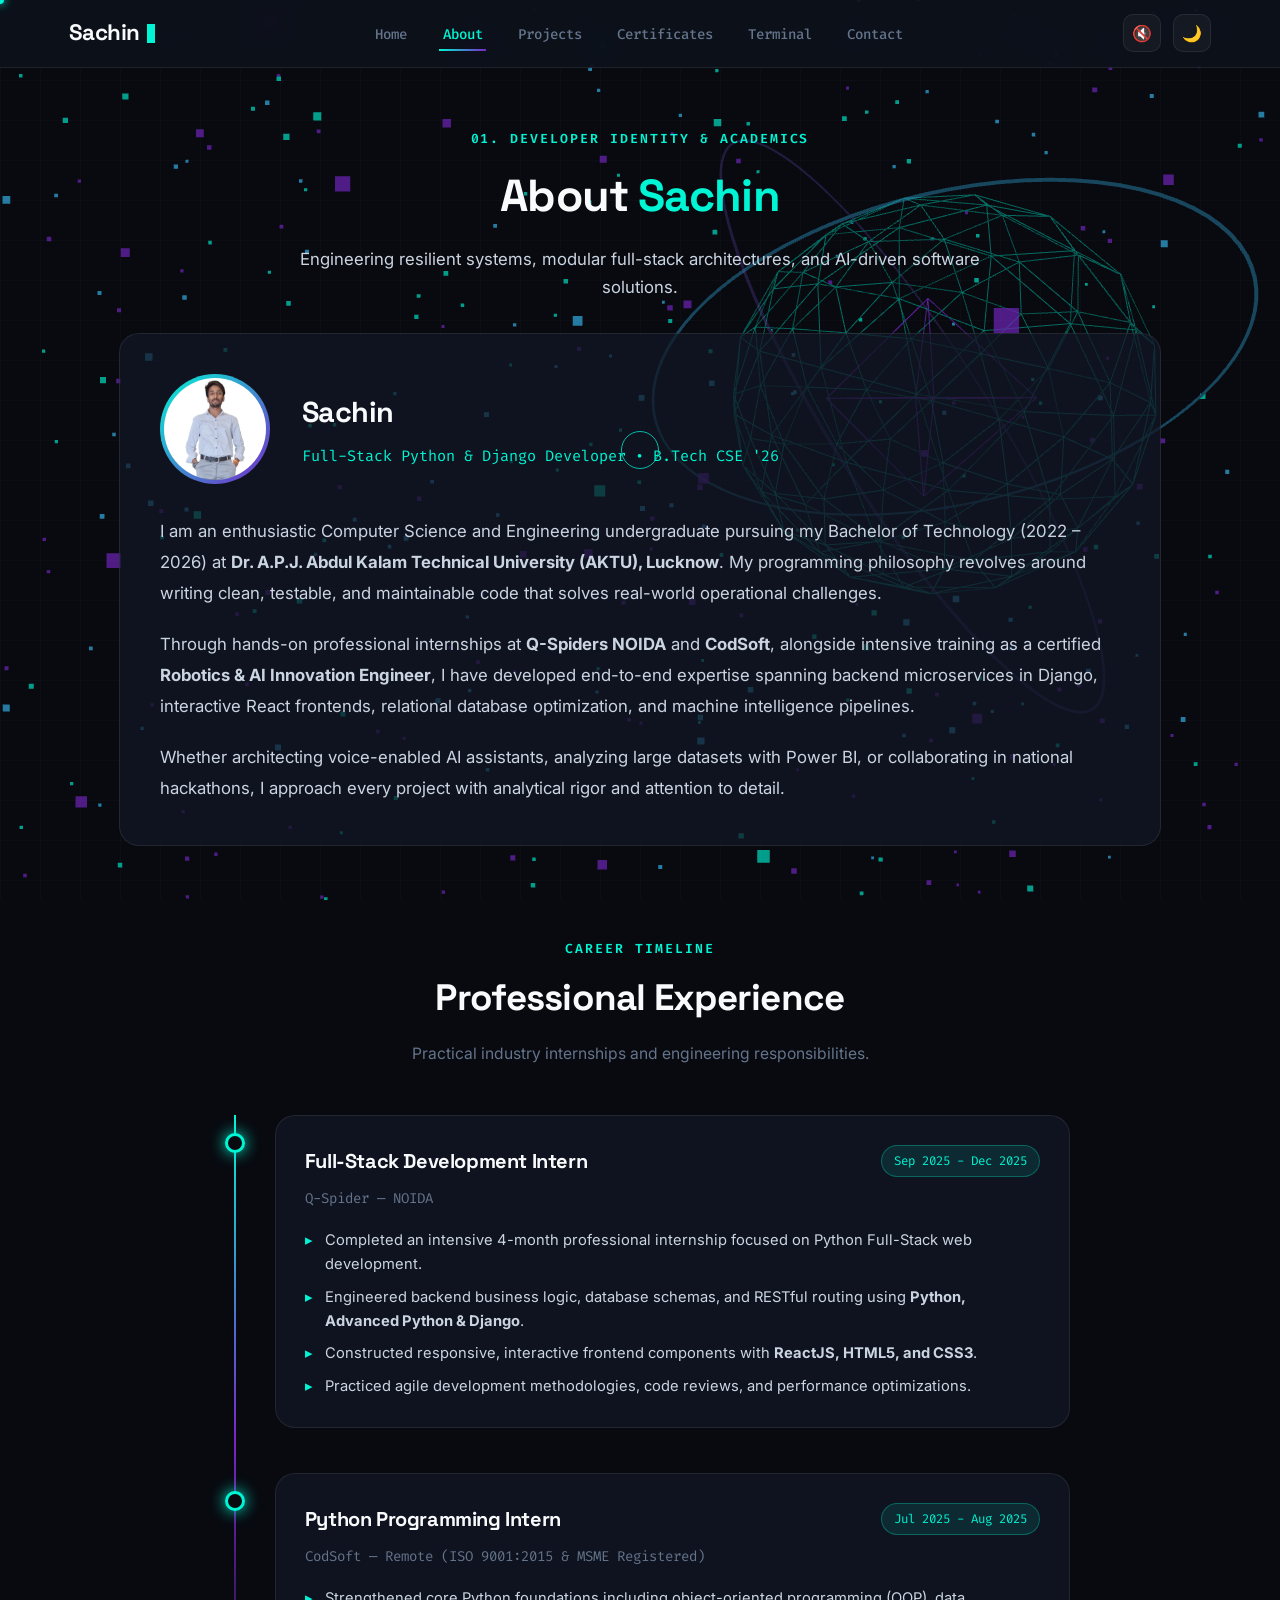
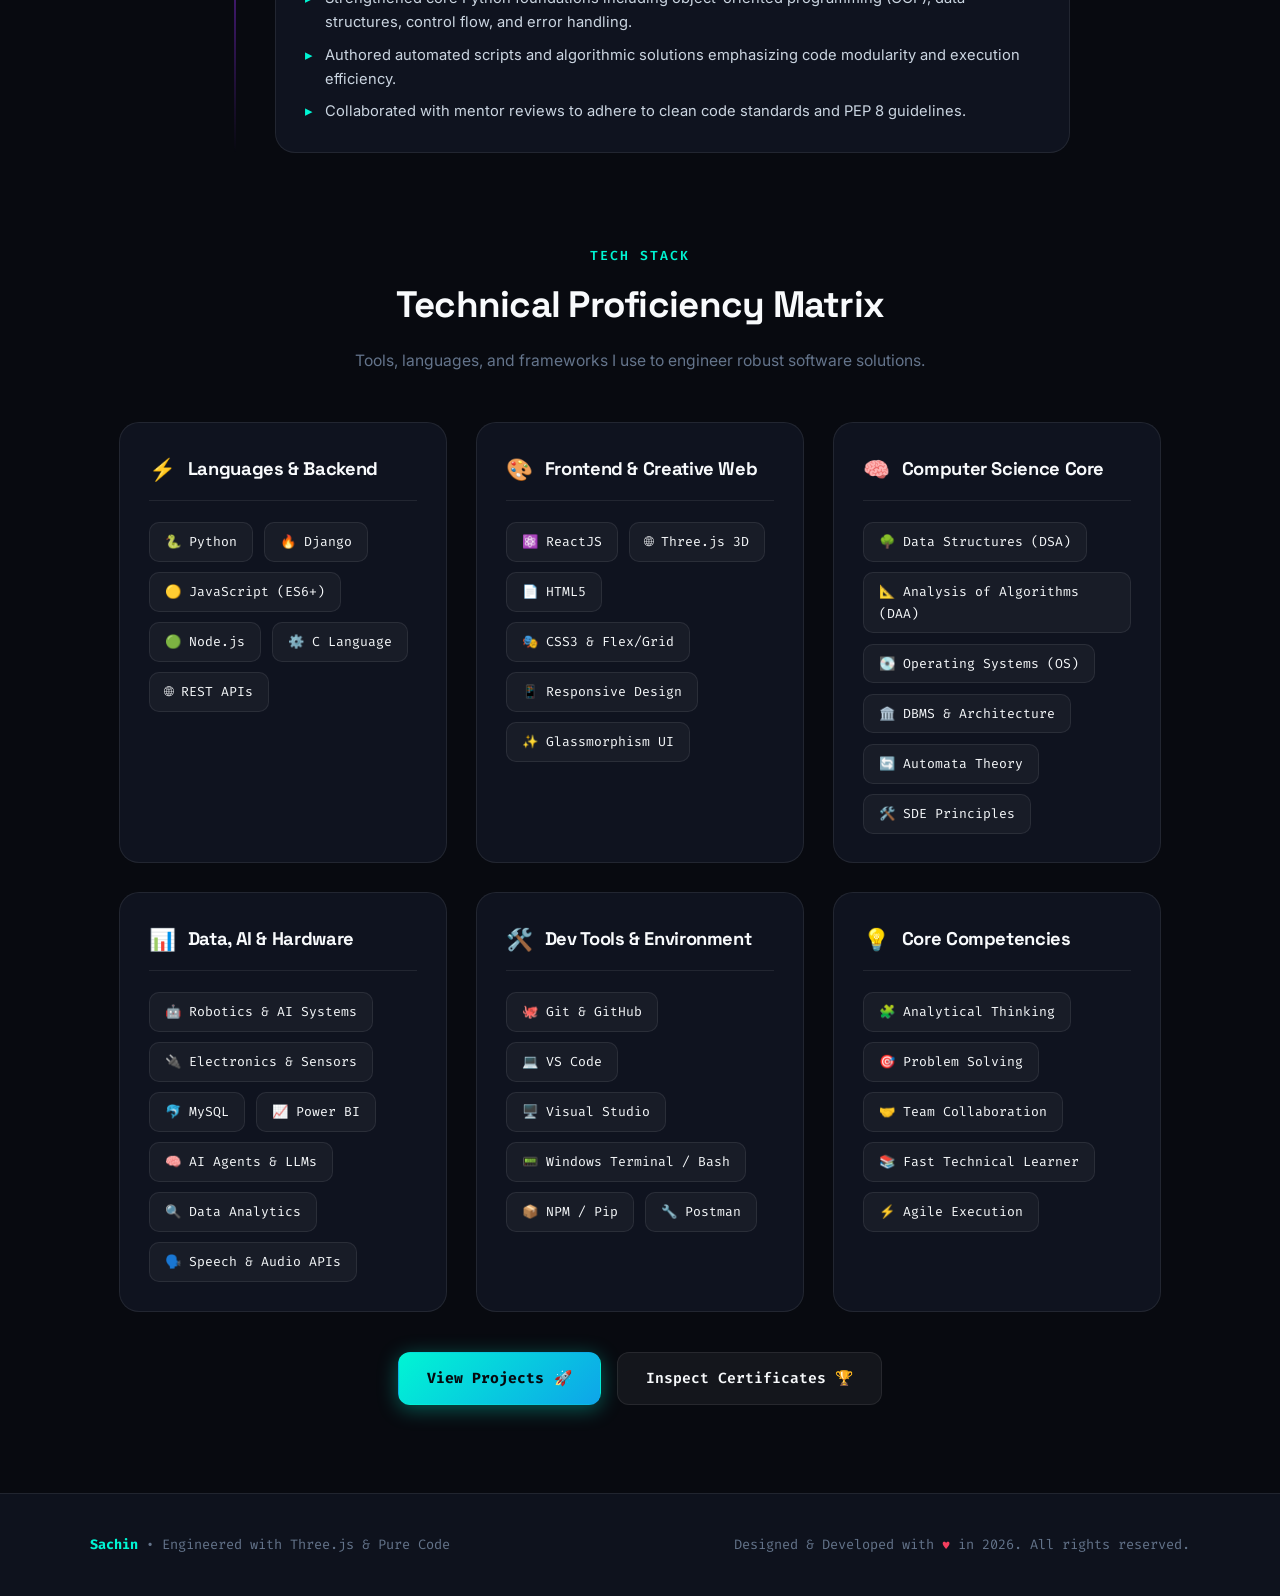
==== commit 52ae5c31: "refactor: remove all slashes and sachin.dev branding, adopt clean Sachin identity and polished title" ====
--- a/about.html
+++ b/about.html
@@ -33,17 +33,17 @@
         <nav class="navbar" id="navbar">
             <div class="nav-container">
                 <a href="index.html" class="brand-logo" data-cursor="ROOT">
-                    <span class="code-bracket">&lt;</span>Sachin<span class="code-bracket">.dev /&gt;</span>
+                    <span class="brand-name">Sachin</span>
                     <span class="terminal-cursor"></span>
                 </a>
 
                 <ul class="nav-links" id="nav-links">
-                    <li><a href="index.html" class="nav-link" data-cursor="HOME">home</a></li>
-                    <li><a href="about.html" class="nav-link active" data-cursor="ABOUT">about</a></li>
-                    <li><a href="projects.html" class="nav-link" data-cursor="WORK">projects</a></li>
-                    <li><a href="certificates.html" class="nav-link" data-cursor="CERTS">certificates</a></li>
-                    <li><a href="terminal.html" class="nav-link" data-cursor="CLI">terminal</a></li>
-                    <li><a href="contact.html" class="nav-link" data-cursor="PING">contact</a></li>
+                    <li><a href="index.html" class="nav-link" data-cursor="HOME">Home</a></li>
+                    <li><a href="about.html" class="nav-link active" data-cursor="ABOUT">About</a></li>
+                    <li><a href="projects.html" class="nav-link" data-cursor="WORK">Projects</a></li>
+                    <li><a href="certificates.html" class="nav-link" data-cursor="CERTS">Certificates</a></li>
+                    <li><a href="terminal.html" class="nav-link" data-cursor="CLI">Terminal</a></li>
+                    <li><a href="contact.html" class="nav-link" data-cursor="PING">Contact</a></li>
                 </ul>
 
                 <div class="nav-actions">
@@ -62,7 +62,7 @@
 
         <!-- Page Hero Header -->
         <header class="page-hero-header fade-in-up">
-            <span class="section-tag">// 01. DEVELOPER IDENTITY &amp; ACADEMICS</span>
+            <span class="section-tag">01. DEVELOPER IDENTITY &amp; ACADEMICS</span>
             <h1 class="section-title">About <span style="color: var(--primary-cyan);">Sachin</span></h1>
             <p class="section-desc">Engineering resilient systems, modular full-stack architectures, and AI-driven software solutions.</p>
         </header>
@@ -96,7 +96,7 @@
         <!-- Professional Experience Timeline -->
         <section class="content-section fade-in-up" id="experience">
             <div class="section-header">
-                <span class="section-tag">// CAREER TIMELINE</span>
+                <span class="section-tag">CAREER TIMELINE</span>
                 <h2 class="section-title">Professional Experience</h2>
                 <p class="section-desc">Practical industry internships and engineering responsibilities.</p>
             </div>
@@ -144,7 +144,7 @@
         <!-- Comprehensive Technical Skills Matrix -->
         <section class="content-section fade-in-up" id="skills">
             <div class="section-header">
-                <span class="section-tag">// TECH STACK</span>
+                <span class="section-tag">TECH STACK</span>
                 <h2 class="section-title">Technical Proficiency Matrix</h2>
                 <p class="section-desc">Tools, languages, and frameworks I use to engineer robust software solutions.</p>
             </div>
@@ -262,7 +262,7 @@
         <footer class="footer">
             <div class="footer-content">
                 <div class="footer-logo">
-                    <span style="color: var(--primary-cyan); font-weight: 700;">&lt;Sachin /&gt;</span> • Engineered with Three.js &amp; Pure Code
+                    <span style="color: var(--primary-cyan); font-weight: 700;">Sachin</span> • Engineered with Three.js &amp; Pure Code
                 </div>
                 <div class="footer-copy">
                     <span>Designed &amp; Developed with <span class="heart">♥</span> in 2026. All rights reserved.</span>
--- a/styles.css
+++ b/styles.css
@@ -1,5 +1,5 @@
 /* ===================================================================
-   SACHIN.DEV | Modern Developer Portfolio Stylesheet
+   Sachin | Modern Developer Portfolio Stylesheet
    Theme: Cyber-Engineering / High-Tech Developer Aesthetic
    Features: Custom Cursor, Three.js Layering, 3D Tilt, Spotlight Glow,
              Interactive Terminal, Modern Glassmorphism
@@ -271,17 +271,26 @@
 }
 
 .brand-logo {
-  font-family: var(--font-mono);
+  font-family: var(--font-display);
   font-size: 1.35rem;
   font-weight: 700;
   color: var(--text-main);
   display: flex;
   align-items: center;
-  gap: 0.3rem;
+  gap: 0.35rem;
   cursor: pointer;
-}
-
-.brand-logo .code-bracket {
+  text-decoration: none;
+}
+
+.brand-name {
+  font-family: var(--font-display);
+  font-size: 1.4rem;
+  font-weight: 700;
+  letter-spacing: -0.5px;
+  color: var(--text-main);
+}
+
+.brand-logo:hover .brand-name {
   color: var(--primary-cyan);
 }
 
@@ -314,14 +323,6 @@
   position: relative;
   padding: 0.4rem 0.2rem;
   transition: color var(--transition-fast);
-}
-
-.nav-link::before {
-  content: '/';
-  color: var(--primary-cyan);
-  opacity: 0.6;
-  margin-right: 3px;
-  font-weight: 400;
 }
 
 .nav-link:hover,
@@ -2274,3 +2275,122 @@
     text-align: center;
   }
 }
+
+/* ===================================================================
+   Home Hub / Multi-Page Directory Exploration Cards
+   =================================================================== */
+.portal-grid {
+  display: grid;
+  grid-template-columns: repeat(auto-fit, minmax(320px, 1fr));
+  gap: 1.6rem;
+  margin-top: 1.5rem;
+}
+
+.portal-card {
+  display: flex;
+  flex-direction: column;
+  justify-content: space-between;
+  padding: 2rem;
+  background: var(--bg-card);
+  border: 1px solid var(--border-color);
+  border-radius: 14px;
+  text-decoration: none;
+  color: inherit;
+  transition: all 0.35s cubic-bezier(0.16, 1, 0.3, 1);
+  position: relative;
+  overflow: hidden;
+  box-shadow: 0 4px 20px rgba(0, 0, 0, 0.3);
+}
+
+.portal-card::before {
+  content: '';
+  position: absolute;
+  top: 0;
+  left: 0;
+  width: 4px;
+  height: 100%;
+  background: var(--primary-cyan);
+  opacity: 0;
+  transition: opacity 0.3s ease;
+}
+
+.portal-card:hover {
+  border-color: var(--primary-cyan);
+  transform: translateY(-6px);
+  box-shadow: 0 16px 36px rgba(0, 240, 255, 0.12);
+}
+
+.portal-card:hover::before {
+  opacity: 1;
+}
+
+.portal-card-top {
+  display: flex;
+  justify-content: space-between;
+  align-items: center;
+  margin-bottom: 1.25rem;
+}
+
+.portal-tag {
+  font-family: var(--font-mono);
+  font-size: 0.75rem;
+  letter-spacing: 1.5px;
+  color: var(--primary-cyan);
+  text-transform: uppercase;
+}
+
+.portal-icon {
+  font-size: 2rem;
+  line-height: 1;
+  filter: drop-shadow(0 2px 8px rgba(0, 240, 255, 0.3));
+}
+
+.portal-title {
+  font-size: 1.35rem;
+  font-weight: 700;
+  color: var(--text-heading);
+  margin-bottom: 0.75rem;
+  letter-spacing: -0.3px;
+}
+
+.portal-desc {
+  font-size: 0.95rem;
+  color: var(--text-body);
+  line-height: 1.65;
+  margin-bottom: 1.5rem;
+  flex-grow: 1;
+}
+
+.portal-badge-strip {
+  display: flex;
+  flex-wrap: wrap;
+  gap: 0.5rem;
+  margin-bottom: 1.5rem;
+}
+
+.portal-badge {
+  font-family: var(--font-mono);
+  font-size: 0.74rem;
+  padding: 0.25rem 0.65rem;
+  border-radius: 6px;
+  background: rgba(0, 240, 255, 0.08);
+  border: 1px solid rgba(0, 240, 255, 0.2);
+  color: var(--primary-cyan);
+}
+
+.portal-arrow-cta {
+  display: inline-flex;
+  align-items: center;
+  gap: 0.5rem;
+  font-family: var(--font-mono);
+  font-size: 0.9rem;
+  font-weight: 600;
+  color: var(--primary-cyan);
+  transition: transform 0.25s ease;
+}
+
+.portal-card:hover .portal-arrow-cta {
+  transform: translateX(6px);
+  color: #fff;
+}
+
